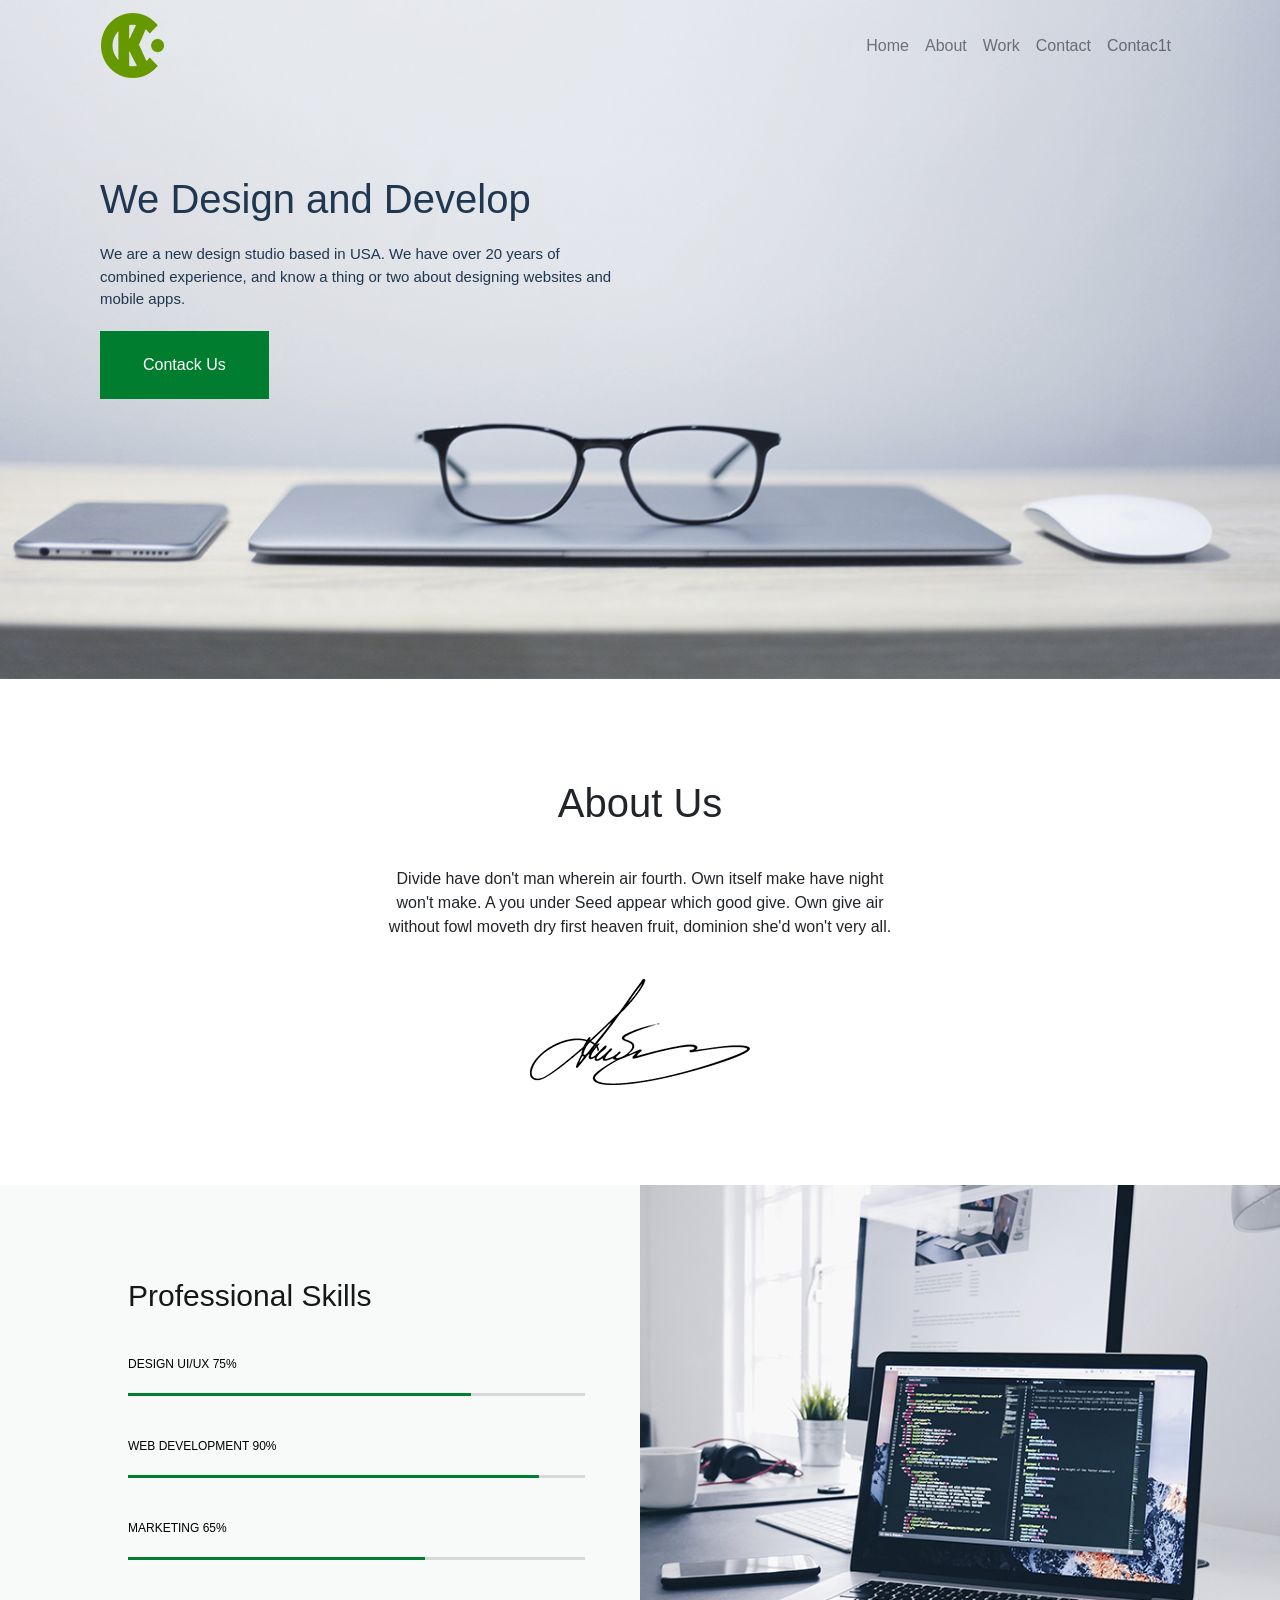
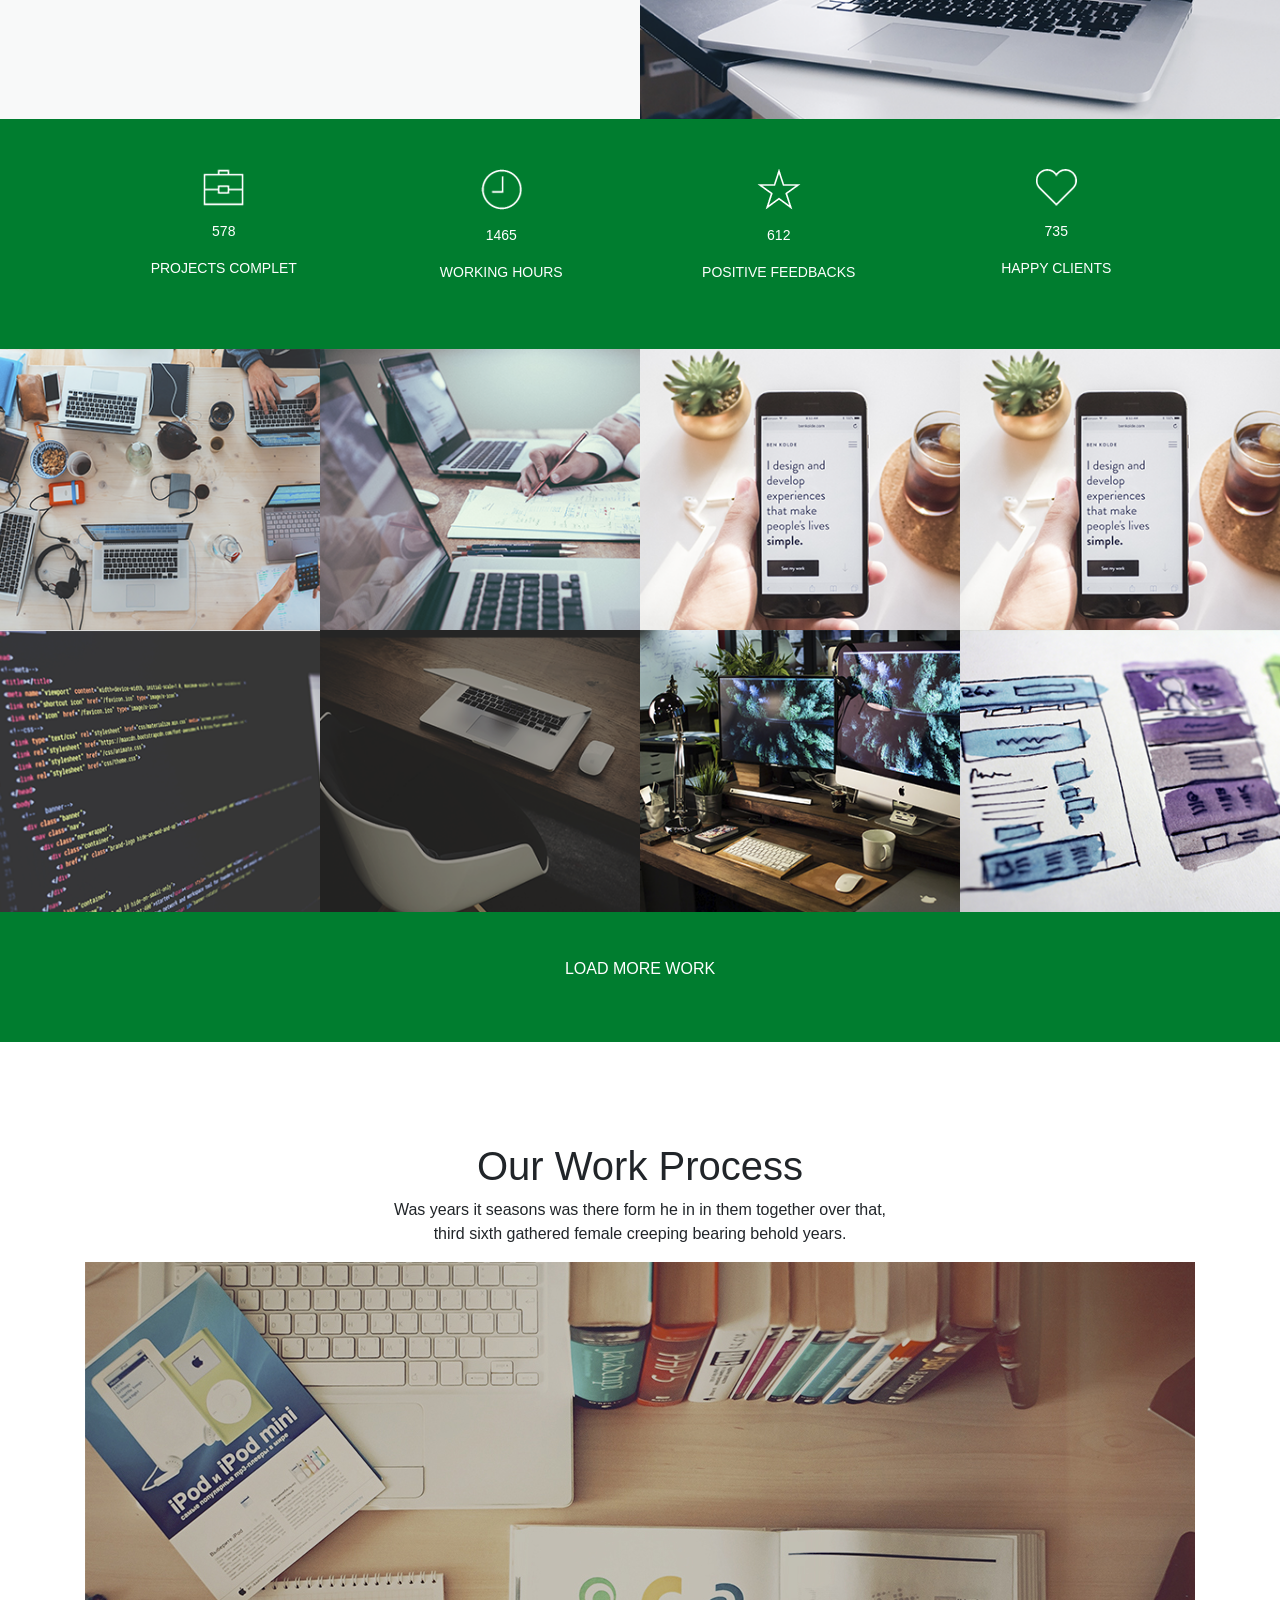
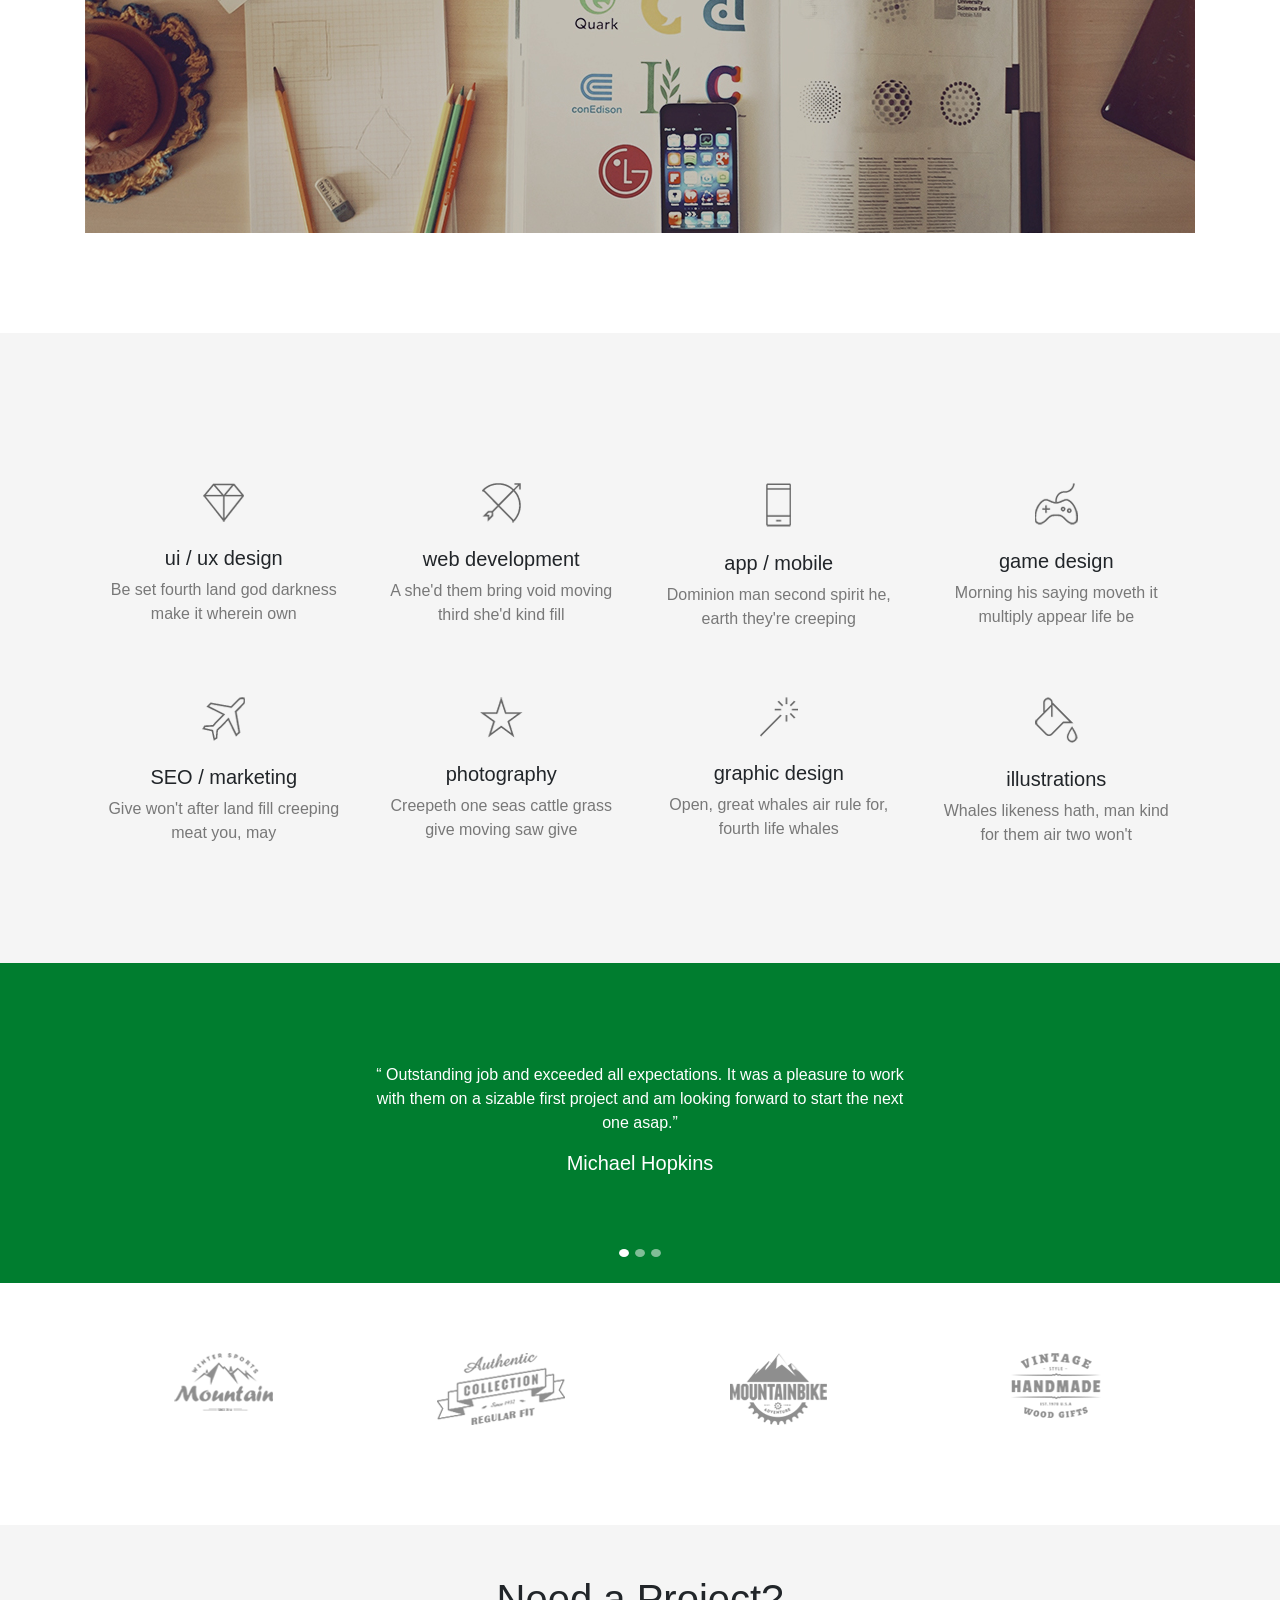
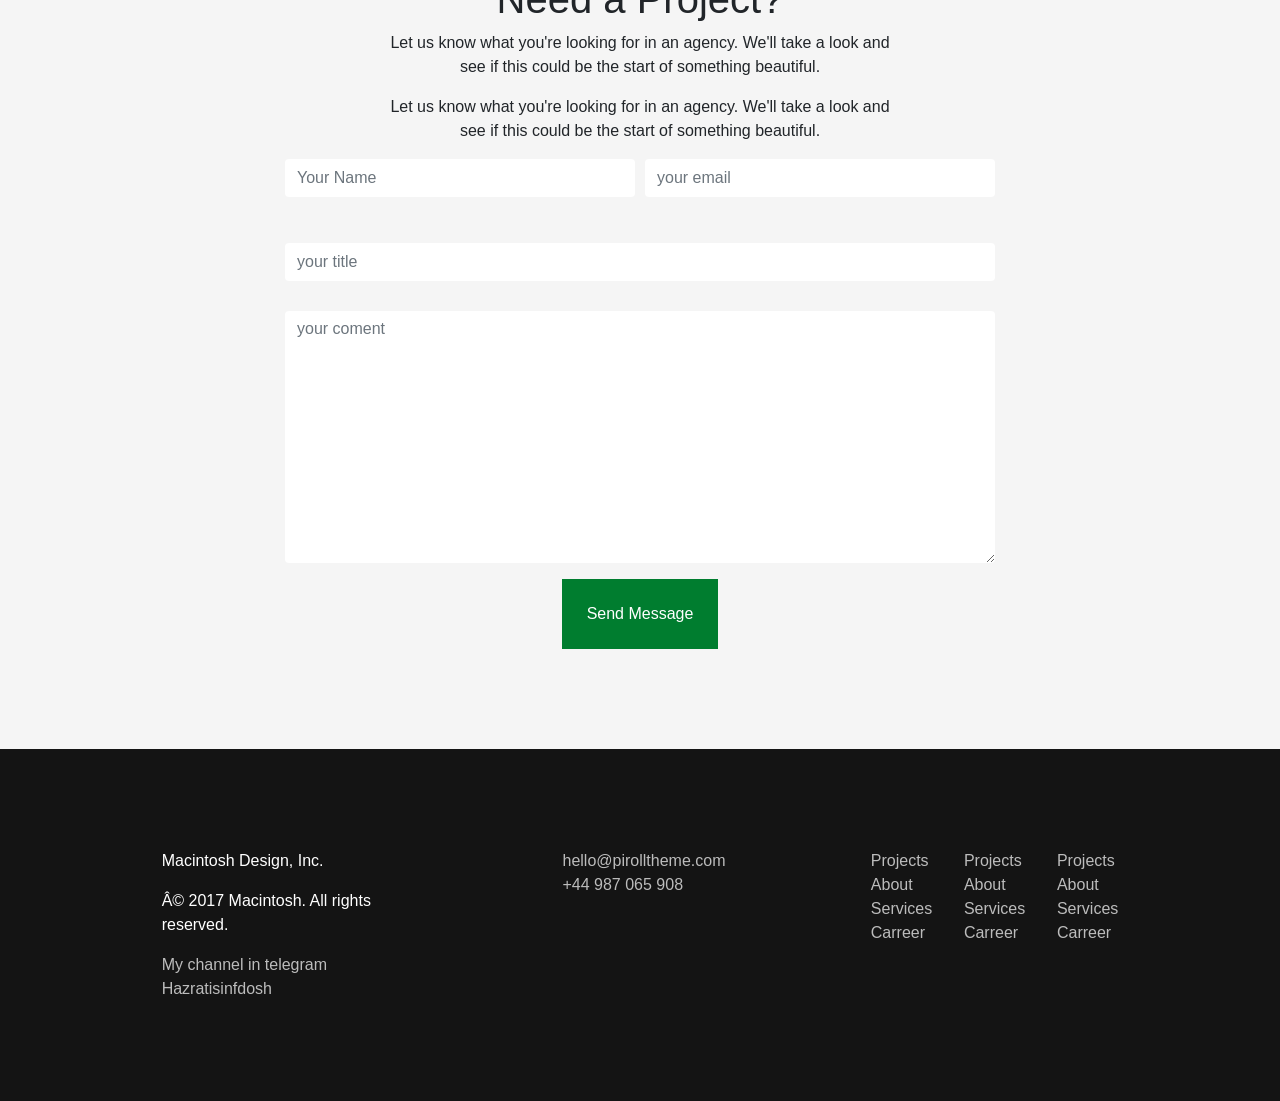
==== index.html @ 3582061e "Add files via upload" ====
<!DOCTYPE html>
<html lang="en">

<head>
  <meta charset="UTF-8">
  <meta name="viewport" content="width=device-width, initial-scale=1.0">
  <meta http-equiv="X-UA-Compatible" content="ie=edge">
  <!-- Bootstrap- 4 -->
  <link rel="stylesheet" href="css/bootstrap.css">
  <link rel="stylesheet" href="fontawesome-free-5.12.0-web/css/fontawesome.min.css">
  <link rel="stylesheet" href="fontawesome-free-5.12.0-web/css/all.min.css">
  <link rel="stylesheet" href="css/style.css">
  <title>Document</title>
</head>

<body>

  <header>
    <div class="menu-top">
      <div class="container">
        <nav class="navbar navbar-expand-lg navbar-light">
          <a class="navbar-brand" href="index.html"><img src="img/6-69484_cramer-krasselt-logo.png" alt=""></a>
          <button class="navbar-toggler" type="button" data-toggle="collapse" data-target="#navbarSupportedContent"
            aria-controls="navbarSupportedContent" aria-expanded="false" aria-label="Toggle navigation">
            <span class="navbar-toggler-icon"></span>
          </button>

          <div class="collapse navbar-collapse" id="navbarSupportedContent">
            <ul class="navbar-nav ml-auto">
              <li class="nav-item">
                <a class="nav-link" href="index.html">Home</a>
              </li>
              <li class="nav-item">
                <a class="nav-link" href="about/about.html">About</a>
              </li>
              <li class="nav-item">
                <a class="nav-link" href="project single/project single.html">Work</a>
              </li>
              
              <li class="nav-item">
                <a class="nav-link" href="contact/contact.html">Contact</a>
              </li>
              
              <li class="nav-item">
                <a class="nav-link" href="home/home.html">Contac1t</a>
              </li>
            </ul>
          </div>
        </nav>
      </div>

    </div>

    <div class="menu-text">
      <div class="container">
        <div class="row">
          <div class="col-lg-8 col-md-8 col-sm-8 col-12 col-xl-6">
            <h1>We Design and Develop</h1>
            <p>We are a new design studio based in USA. We have over
              20 years of combined experience, and know a thing or two
              about designing websites and mobile apps.</p>
            <button>Contack Us</button>
          </div>
        </div>
      </div>

    </div>
  </header>

  <section class="about">
    <div class="container">
      <div class="row justify-content-center text-center">
        <div class="col-lg-6">
          <h1>About Us</h1>
          <p>Divide have don't man wherein air fourth. Own itself make have night won't make.
            A you under Seed appear which good give. Own give air without fowl moveth dry first
            heaven fruit, dominion she'd won't very all.</p>
          <img src="img/Роспись_авиаконструктора_Антонова_О._К.png" alt="">
        </div>
      </div>
    </div>
  </section>

  <section class="skills">
    <div class="row skills-row">
      <div class="col-lg-6 col-md-6 skills-col">
        <div class="skills-text">
          <h3>Professional Skills</h3>
          <p class="design"> design UI/UX 75%</p>

          <p class="web"> web development 90%</p>

          <p class="marketing"> marketing 65%</p>

        </div>

      </div>
      <div class="col-lg-6 col-md-6 skills-col"><img src="img/christopher-gower-m_HRfLhgABo-unsplash.png" alt=""></div>
    </div>
  </section>

  <main>
    <div class="container">
      <div class="row justify-content-around">
        <div class="col-lg-3 text-center col-md-3 col-sm-3 col-6">
          <img src="img/pe-7s-portfolio.png" alt="">
          <p>578</p>
          <p>PROJECTS COMPLET</p>
        </div>
        <div class="col-lg-3 text-center col-md-3 col-sm-3 col-6">
          <img src="img/pe-7s-clock.png" alt="">
          <p>1465</p>
          <p>WORKING HOURS</p>
        </div>
        <div class="col-lg-3 text-center col-md-3 col-sm-3 col-6">
          <img src="img/star.png" alt="">
          <p>612</p>
          <p>POSITIVE FEEDBACKS</p>
        </div>
        <div class="col-lg-3 text-center col-md-3 col-sm-3 col-6">
          <img src="img/pe-7s-like.png" alt="">
          <p>735</p>
          <p>HAPPY CLIENTS</p>
        </div>
      </div>
    </div>
  </main>

  <section class="work">

    <div class="row justify-content-around">


      <div class="col-lg-3 work-col col-md-3"><img src="img/marvin-meyer-SYTO3xs06fU-unsplash.png" alt=""></div>
      <div class="col-lg-3 work-col col-md-3"><img src="img/2.png" alt=""></div>
      <div class="col-lg-3 work-col col-md-3"><img src="img/3.png" alt=""></div>
      <div class="col-lg-3 work-col col-md-3"><img src="img/3.png" alt=""></div>


      <div class="col-lg-3 work-col col-md-3"><img src="img/5.png" alt=""></div>
      <div class="col-lg-3 work-col col-md-3"><img src="img/6.png" alt=""></div>
      <div class="col-lg-3 work-col col-md-3"><img src="img/7.png" alt=""></div>
      <div class="col-lg-3 work-col col-md-3"><img src="img/8.png" alt=""></div>


    </div>

    <div class="row working justify-content-center">
      <div class="col-lg-2 text-center">
        <ul>
          <li><a href="#">LOAD MORE WORK</a></li>
        </ul>
      </div>
    </div>
  </section>

  <section class="progres">
    <div class="container">
      <div class="row justify-content-center">
        <div class="col-lg-6 text-center">
          <h1>Our Work Process</h1>
          <p>Was years it seasons was there form he in in them together over that,
            third sixth gathered female creeping bearing behold years.</p>
        </div>
      </div>
      <div class="row">
        <img src="img/ифс.jpg" alt="">
      </div>
    </div>
  </section>

  <section class="icon">
    <div class="container">
      <div class="row justify-content-around">
        <div class="col-lg-3 col-md-3 col-sm-4 text-center">
          <div class="icons">
            <img src="img/11.png" alt="">
            <h5>ui / ux design</h5>
            <p>Be set fourth land god darkness
              make it wherein own</p>
          </div>

        </div>
        <div class="col-lg-3 col-md-3 col-sm-4 text-center">
          <div class="icons">
            <img src="img/22.png" alt="">
            <h5>web development</h5>
            <p>A she'd them bring void moving
              third she'd kind fill</p>
          </div>

        </div>
        <div class="col-lg-3 col-md-3 col-sm-4 text-center">
          <div class="icons">
            <img src="img/33.png" alt="">
            <h5>app / mobile</h5>
            <p>Dominion man second spirit he,
              earth they're creeping</p>
          </div>

        </div>
        <div class="col-lg-3 col-md-3 col-sm-4 text-center">
          <div class="icons">
            <img src="img/44.png" alt="">
            <h5>game design</h5>
            <p>Morning his saying moveth it
              multiply appear life be</p>
          </div>

        </div>
        <div class="col-lg-3 col-md-3 col-sm-4 text-center">
          <div class="icons">
            <img src="img/55.png" alt="">
            <h5>SEO / marketing</h5>
            <p>Give won't after land fill creeping
              meat you, may</p>
          </div>

        </div>
        <div class="col-lg-3 col-md-3 col-sm-4 text-center">
          <div class="icons">
            <img src="img/pe-7s-star (2).png" alt="">
            <h5>photography</h5>
            <p>Creepeth one seas cattle grass
              give moving saw give</p>
          </div>

        </div>
        <div class="col-lg-3 col-md-3 col-sm-4 text-center">
          <div class="icons">
            <img src="img/chop.png" alt="">
            <h5>graphic design</h5>
            <p>Open, great whales air rule for,
              fourth life whales</p>
          </div>

        </div>
        <div class="col-lg-3 col-md-3 col-sm-4 text-center">
          <div class="icons">
            <img src="img/rang.png" alt="">
            <h5>illustrations</h5>
            <p>Whales likeness hath, man kind
              for them air two won't</p>
          </div>

        </div>
      </div>
    </div>
  </section>

  <section class="motiv">
    <div class="container">
      <div id="carouselExampleIndicators" class="carousel slide" data-ride="carousel">
        <ol class="carousel-indicators">
          <li data-target="#carouselExampleIndicators" data-slide-to="0" class="active"></li>
          <li data-target="#carouselExampleIndicators" data-slide-to="1"></li>
          <li data-target="#carouselExampleIndicators" data-slide-to="2"></li>
        </ol>
        <div class="carousel-inner">
          <div class="carousel-item active text-center">
            <div class="cor-text m-auto">
              <p>“ Outstanding job and exceeded all expectations. It was a pleasure
                to work with them on a sizable first project and am looking
                forward to start the next one asap.”</p>
              <h5>Michael Hopkins</h5>
            </div>

          </div>
          <div class="carousel-item text-center">
            <div class="cor-text m-auto">
              <p>“ Outstanding job and exceeded all expectations. It was a pleasure
                to work with them on a sizable first project and am looking
                forward to start the next one asap.”</p>
              <h5>Michael Hopkins</h5>
            </div>
          </div>
          <div class="carousel-item text-center">
            <div class="cor-text m-auto">
              <p>“ Outstanding job and exceeded all expectations. It was a pleasure
                to work with them on a sizable first project and am looking
                forward to start the next one asap.”</p>
              <h5>Michael Hopkins</h5>
            </div>
          </div>
        </div>
        <a class="carousel-control-prev" href="#carouselExampleIndicators" role="button" data-slide="prev">
          <span class="carousel-control-prev-icon" aria-hidden="true"></span>
          <span class="sr-only">Previous</span>
        </a>
        <a class="carousel-control-next" href="#carouselExampleIndicators" role="button" data-slide="next">
          <span class="carousel-control-next-icon" aria-hidden="true"></span>
          <span class="sr-only">Next</span>
        </a>
      </div>
    </div>
  </section>

  <section class="picture">
    <div class="container">
      <div class="row justify-content-between text-center">
        <div class="col-xl-3 col-md-3 col-sm-6 "><img src="img/w.png" alt=""></div>
        <div class="col-xl-3 col-md-3 col-sm-6 "><img src="img/e.png" alt=""></div>
        <div class="col-xl-3 col-md-3 col-sm-6 "><img src="img/r.png" alt=""></div>
        <div class="col-xl-3 col-md-3 col-sm-6 "><img src="img/q.png" alt=""></div>
      </div>
    </div>
  </section>

  <section class="form">
    <div class="container">
      <div class="row text-center justify-content-center">
        <div class="col-lg-6">
          <h1>Need a Project?</h1>
          <p>Let us know what you're looking for in an agency. We'll take a look and see
            if this could be the start of something beautiful.</p>
          <p>Let us know what you're looking for in an agency. We'll take a look and see
            if this could be the start of something beautiful.</p>
        </div>
      </div>
      <div class="row justify-content-center">
        <div class="col-lg-8 col-md-9 col-sm-9 col-9">
          <form>
            <div class="form-row">
              <div class="form-group col-md-6">
                <input type="email" class="form-control" id="inputEmail4" placeholder="Your Name">
              </div>
              <div class="form-group col-md-6">
                <input type="email" class="form-control" id="inputPassword4" placeholder="your email">
              </div>
            </div>
            <div class="form-group">
              <input type="text" class="form-control control-1" id="inputAddress" placeholder="your title">
            </div>
            <div class="form-group">
              <textarea name="" id="" cols="30" rows="10" type="text" class="form-control"
                placeholder="your coment"></textarea>

            </div>

            <div class="container">
              <div class="row justify-content-center">
                <button type="submit">Send Message</button>
              </div>
            </div>


          </form>
        </div>

      </div>
    </div>
  </section>

  <footer>
    <div class="container">
      <div class="row justify-content-around">
        <div class="col-lg-3 col-md-4 col-sm-10 col-10">
          <p>Macintosh Design, Inc.</p>
          <p>Â© 2017 Macintosh. All rights reserved.</p>
          <a href="t.me//hazratisinfdosh">My channel in telegram Hazratisinfdosh</a>
        </div>
        <div class="col-lg-2 col-md-4 col-sm-10 col-10">
          <a href="#">hello@pirolltheme.com</a><br>
          <a href="#">+44 987 065 908</a>
        </div>
        <div class="col-lg-3 col-md-4 col-sm-6 col-10 justify-content-between d-flex">
          <div class="about1">
            <ul>
              <li><a href="#">Projects</a></li>
              <li><a href="#">About</a></li>
              <li><a href="#">Services</a></li>
              <li><a href="#">Carreer</a></li>
            </ul>
          </div>
          <div class="about1">
            <ul>
              <li><a href="#">Projects</a></li>
              <li><a href="#">About</a></li>
              <li><a href="#">Services</a></li>
              <li><a href="#">Carreer</a></li>
            </ul>
          </div>
          <div class="about1">
            <ul>
              <li><a href="#">Projects</a></li>
              <li><a href="#">About</a></li>
              <li><a href="#">Services</a></li>
              <li><a href="#">Carreer</a></li>
            </ul>
          </div>

        </div>

      </div>
    </div>
  </footer>








  <!-- JS -->
  <script src="js/jquery.js"></script>
  <script src="js/bootstrap.bundle.js"></script>
  <script src="js/bootstrap.js"></script>
</body>

</html>
---- css/style.css ----
* {
    text-decoration: none;
    list-style: none;
    margin: 0;
    padding: 0;
}


@import 'fonts.css';

:root {
    --m-l: 'montserrat-light';
    --r-b: 'raleway-bold';
    --r-e-b: 'raleway-extrabold';
    --r-m: 'raleway-medium';
    --r-r: 'raleway-regular';
    --r-s: 'raleway-semibold';
}

header .navbar-light .navbar-nav .nav-link:hover {
    color: #007d2f;
    transition: 0.5s;
}

header .menu-text button {
    padding: 22px 43px;
    background: #007d2f;
    border: none;
    color: white;
}

header .menu-text {
    margin-top: 84px;
}

header .menu-text p {
    color: #1f3750;
    font-size: 15px;
    margin: 20px 0;
}

header .menu-text h1 {
    color: #1f3750;
    font-size: px;
}

header {
    background: url(../img/jesus-kiteque-wn-KYaHwcis-unsplash.jpg) center center/cover;
    padding-bottom: 280px;
}

/* section about */
.about {
    padding: 100px 0;
    background: white;
}

.about p {
    margin: 40px 0;
}

.skills-col {
    padding-right: 0;
    padding-left: 0;
}

.skills-col img {
    width: 100%;
}

.skills-row {
    margin-left: 0;
    margin-right: 0;
}

.skills .skills-text h3 {
    color: #171717;
    font-size: 30px;
}

.skills .skills-text p {
    color: #000000;
    font-size: 12px;
    text-transform: uppercase;
    margin-top: 41px;
}

.skills .skills-text .design::after {
    content: "";
    width: 100%;
    height: 3px;
    display: block;
    background: linear-gradient(to right, #007d2f 75%, #d8d8d8 25%);
    margin-top: 20px;
}

.skills .skills-text .web::after {
    content: "";
    width: 100%;
    height: 3px;
    display: block;
    background: linear-gradient(to right, #007d2f 90%, #d8d8d8 10%);
    margin-top: 20px;
}

.skills .skills-text .marketing::after {
    content: "";
    width: 100%;
    height: 3px;
    display: block;
    background: linear-gradient(to right, #007d2f 65%, #d8d8d8 35%);
    margin-top: 20px;
}

.skills .skills-text {
    padding: 166px 55px 0 128px;
}

.skills {
    background: #f8f9f9;
}

/* main */
main {
    background: #007d2f;
    padding: 50px 0;
    color: white;
    font-size: 14px;
}

main p {
    margin-top: 15px;
}

/* work */
.row {
    display: -ms-flexbox;
    display: flex;
    -ms-flex-wrap: wrap;
    flex-wrap: wrap;
    margin-right: 0;
    margin-left: 0;
}
.work img {
    width: 100%;
    height: 100%;
    object-fit: cover;
}


.work .work-col {
    padding-right: 0;
    padding-left: 0;
    left: 0;
    right: 0;
}

.working {
    padding: 45px 0;
    background: #007d2f;
}

.working ul li a {
    color: white;
}

/* progres */
.progres {
    padding: 100px 0;
}

.progres img {
    width: 100%;
    
}

/* icon */
.icon {
    padding: 100px 0;
    background: #f5f5f5;
}

.icon .icons {
    margin-top: 50px;
}

.icon .icons h5 {
    margin-top: 24px;
}

.icon .icons p {
    color: #787878;
}

/* motiv */
.motiv .cor-text {
    width: 50%;
    color: white;
}

.motiv {
    padding: 100px 0;
    background: #007d2f;
}

.carousel-indicators {
    position: absolute;
    right: 0;
    bottom: -100px;
    left: 0;
    z-index: 15;
    display: -ms-flexbox;
    display: flex;
    -ms-flex-pack: center;
    justify-content: center;
    padding-left: 0;
    margin-right: 15%;
    margin-left: 15%;
    list-style: none;
}

.carousel-indicators li {
    box-sizing: content-box;
    -ms-flex: 0 1 auto;
    flex: 0 1 auto;
    width: 10px;
    height: 8px;
    margin-right: 3px;
    margin-left: 3px;
    text-indent: -999px;
    cursor: pointer;
    background-color: #fff;
    background-clip: padding-box;
    border-top: 10px solid transparent;
    border-bottom: 10px solid transparent;
    opacity: .5;
    transition: opacity 0.6s ease;
    border-radius: 50%;
}

.carousel-control-next {
    display: none;
}

.carousel-control-prev {
    display: none;
}


/* picture */
.picture {
    padding:70px 0px;
}
.picture img{
    margin-bottom: 30px;
}






/* forms */

.form {
    background: whitesmoke;
    padding-bottom: 100px;
    padding-top: 50px;
}

.control-1 {
    margin-top: 30px;
    margin-bottom: 30px;
}
.formw {
    width: 45%;
    color: #787878;
    padding: 18px 14px;
    border: none;
}
.form button {
    border: none;
    background: #007d2f;
    padding: 23px 25px;
    color: white;
}
.form-row input {
    border: none;
}
.form-control {
    border: none;
    background: white;
}



/* footer */
footer a {
    color: #bcbcbc;
}

footer {
    background: #141414;
    padding: 100px 0;
    color: white;
}



/* media */
@media(max-width:292px){
    .form h1 {
        font-size: 12px;
    }
}
@media(max-width:1300px) {
    .skills .skills-text {
        padding: 93px 55px 0 128px;
    }
}

@media(max-width:881px) {
    .skills .skills-text h3 {
        font-size: 25px;
    }

    .skills .skills-text p {
        font-size: 10px;
    }

    .skills .skills-text .marketing::after {
        margin-top: 10px;
    }
}

@media(max-width:1020px) {
    .skills .skills-text {
        padding: 93px 55px 0 128px;
    }

    .skills .skills-text p {
        margin-top: 9px;
    }
}

@media(max-width:767px) {
    .skills .skills-text h3 {
        font-size: 25px;
    }

    .skills .skills-text p {
        font-size: 10px;
    }

    .skills .skills-text .marketing::after {
        margin-top: 10px;
    }

    .skills .skills-text {
        padding: 100px 55px 100px 128px;
    }
}

@media(max-width:587px) {
    .skills .skills-text h3 {
        font-size: 20px;
    }

    .skills .skills-text p {
        font-size: 10px;
    }

    .skills .skills-text .marketing::after {
        margin-top: 10px;
    }

    .skills .skills-text {
        padding: 75px 55px 100px 55px;
    }
}
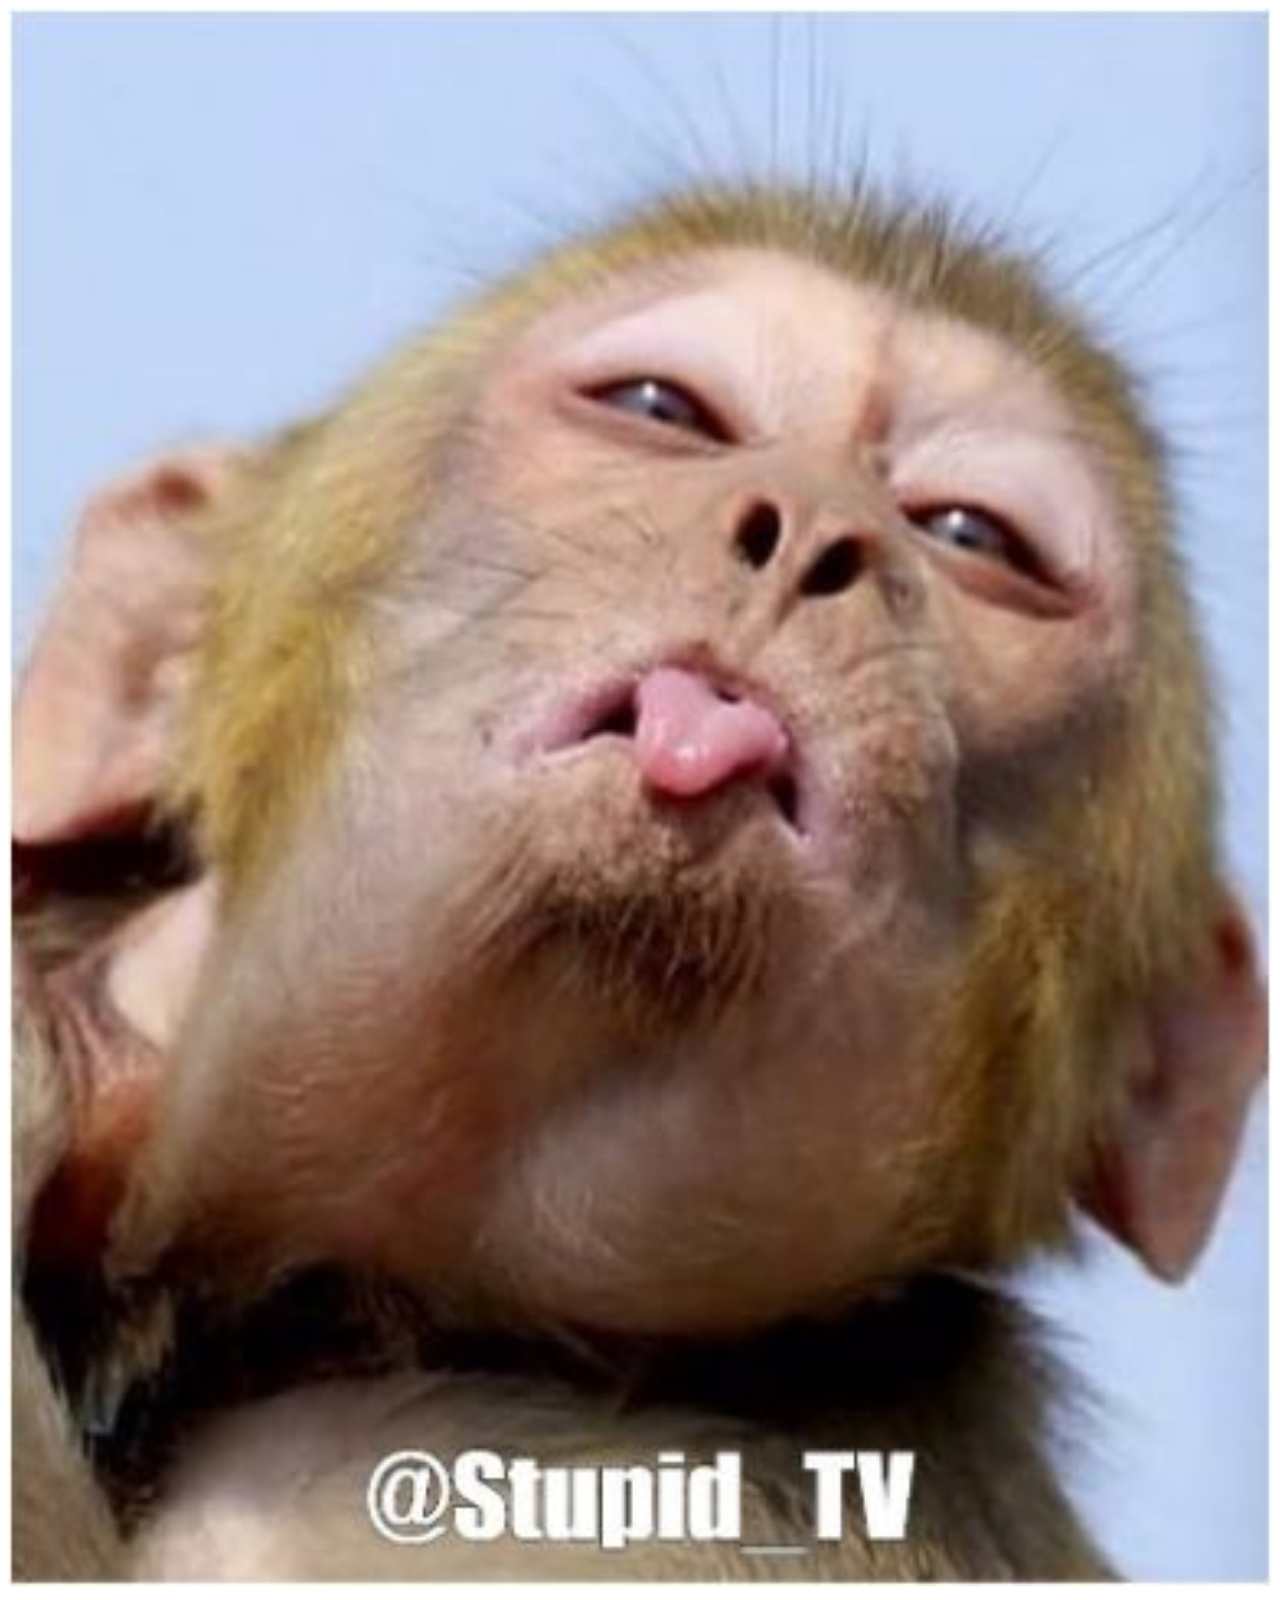
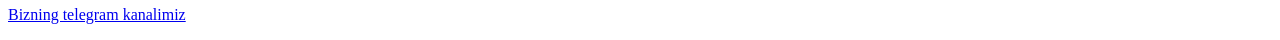
==== commit 06677506: "Add files via upload" ====
--- a/index.html
+++ b/index.html
@@ -1,411 +1,13 @@
 <!DOCTYPE html>
 <html lang="en">
-
 <head>
-  <meta charset="UTF-8">
-  <meta name="viewport" content="width=device-width, initial-scale=1.0">
-  <meta http-equiv="X-UA-Compatible" content="ie=edge">
-  <!-- Bootstrap- 4 -->
-  <link rel="stylesheet" href="css/bootstrap.css">
-  <link rel="stylesheet" href="fontawesome-free-5.12.0-web/css/fontawesome.min.css">
-  <link rel="stylesheet" href="fontawesome-free-5.12.0-web/css/all.min.css">
-  <link rel="stylesheet" href="css/style.css">
-  <title>Document</title>
+    <meta charset="UTF-8">
+    <meta name="viewport" content="width=device-width, initial-scale=1.0">
+    <title>Document</title>
+    <link rel="stylesheet" href="main.css">
 </head>
-
 <body>
-
-  <header>
-    <div class="menu-top">
-      <div class="container">
-        <nav class="navbar navbar-expand-lg navbar-light">
-          <a class="navbar-brand" href="index.html"><img src="img/6-69484_cramer-krasselt-logo.png" alt=""></a>
-          <button class="navbar-toggler" type="button" data-toggle="collapse" data-target="#navbarSupportedContent"
-            aria-controls="navbarSupportedContent" aria-expanded="false" aria-label="Toggle navigation">
-            <span class="navbar-toggler-icon"></span>
-          </button>
-
-          <div class="collapse navbar-collapse" id="navbarSupportedContent">
-            <ul class="navbar-nav ml-auto">
-              <li class="nav-item">
-                <a class="nav-link" href="index.html">Home</a>
-              </li>
-              <li class="nav-item">
-                <a class="nav-link" href="about/about.html">About</a>
-              </li>
-              <li class="nav-item">
-                <a class="nav-link" href="project single/project single.html">Work</a>
-              </li>
-              
-              <li class="nav-item">
-                <a class="nav-link" href="contact/contact.html">Contact</a>
-              </li>
-              
-              <li class="nav-item">
-                <a class="nav-link" href="home/home.html">Contac1t</a>
-              </li>
-            </ul>
-          </div>
-        </nav>
-      </div>
-
-    </div>
-
-    <div class="menu-text">
-      <div class="container">
-        <div class="row">
-          <div class="col-lg-8 col-md-8 col-sm-8 col-12 col-xl-6">
-            <h1>We Design and Develop</h1>
-            <p>We are a new design studio based in USA. We have over
-              20 years of combined experience, and know a thing or two
-              about designing websites and mobile apps.</p>
-            <button>Contack Us</button>
-          </div>
-        </div>
-      </div>
-
-    </div>
-  </header>
-
-  <section class="about">
-    <div class="container">
-      <div class="row justify-content-center text-center">
-        <div class="col-lg-6">
-          <h1>About Us</h1>
-          <p>Divide have don't man wherein air fourth. Own itself make have night won't make.
-            A you under Seed appear which good give. Own give air without fowl moveth dry first
-            heaven fruit, dominion she'd won't very all.</p>
-          <img src="img/Роспись_авиаконструктора_Антонова_О._К.png" alt="">
-        </div>
-      </div>
-    </div>
-  </section>
-
-  <section class="skills">
-    <div class="row skills-row">
-      <div class="col-lg-6 col-md-6 skills-col">
-        <div class="skills-text">
-          <h3>Professional Skills</h3>
-          <p class="design"> design UI/UX 75%</p>
-
-          <p class="web"> web development 90%</p>
-
-          <p class="marketing"> marketing 65%</p>
-
-        </div>
-
-      </div>
-      <div class="col-lg-6 col-md-6 skills-col"><img src="img/christopher-gower-m_HRfLhgABo-unsplash.png" alt=""></div>
-    </div>
-  </section>
-
-  <main>
-    <div class="container">
-      <div class="row justify-content-around">
-        <div class="col-lg-3 text-center col-md-3 col-sm-3 col-6">
-          <img src="img/pe-7s-portfolio.png" alt="">
-          <p>578</p>
-          <p>PROJECTS COMPLET</p>
-        </div>
-        <div class="col-lg-3 text-center col-md-3 col-sm-3 col-6">
-          <img src="img/pe-7s-clock.png" alt="">
-          <p>1465</p>
-          <p>WORKING HOURS</p>
-        </div>
-        <div class="col-lg-3 text-center col-md-3 col-sm-3 col-6">
-          <img src="img/star.png" alt="">
-          <p>612</p>
-          <p>POSITIVE FEEDBACKS</p>
-        </div>
-        <div class="col-lg-3 text-center col-md-3 col-sm-3 col-6">
-          <img src="img/pe-7s-like.png" alt="">
-          <p>735</p>
-          <p>HAPPY CLIENTS</p>
-        </div>
-      </div>
-    </div>
-  </main>
-
-  <section class="work">
-
-    <div class="row justify-content-around">
-
-
-      <div class="col-lg-3 work-col col-md-3"><img src="img/marvin-meyer-SYTO3xs06fU-unsplash.png" alt=""></div>
-      <div class="col-lg-3 work-col col-md-3"><img src="img/2.png" alt=""></div>
-      <div class="col-lg-3 work-col col-md-3"><img src="img/3.png" alt=""></div>
-      <div class="col-lg-3 work-col col-md-3"><img src="img/3.png" alt=""></div>
-
-
-      <div class="col-lg-3 work-col col-md-3"><img src="img/5.png" alt=""></div>
-      <div class="col-lg-3 work-col col-md-3"><img src="img/6.png" alt=""></div>
-      <div class="col-lg-3 work-col col-md-3"><img src="img/7.png" alt=""></div>
-      <div class="col-lg-3 work-col col-md-3"><img src="img/8.png" alt=""></div>
-
-
-    </div>
-
-    <div class="row working justify-content-center">
-      <div class="col-lg-2 text-center">
-        <ul>
-          <li><a href="#">LOAD MORE WORK</a></li>
-        </ul>
-      </div>
-    </div>
-  </section>
-
-  <section class="progres">
-    <div class="container">
-      <div class="row justify-content-center">
-        <div class="col-lg-6 text-center">
-          <h1>Our Work Process</h1>
-          <p>Was years it seasons was there form he in in them together over that,
-            third sixth gathered female creeping bearing behold years.</p>
-        </div>
-      </div>
-      <div class="row">
-        <img src="img/ифс.jpg" alt="">
-      </div>
-    </div>
-  </section>
-
-  <section class="icon">
-    <div class="container">
-      <div class="row justify-content-around">
-        <div class="col-lg-3 col-md-3 col-sm-4 text-center">
-          <div class="icons">
-            <img src="img/11.png" alt="">
-            <h5>ui / ux design</h5>
-            <p>Be set fourth land god darkness
-              make it wherein own</p>
-          </div>
-
-        </div>
-        <div class="col-lg-3 col-md-3 col-sm-4 text-center">
-          <div class="icons">
-            <img src="img/22.png" alt="">
-            <h5>web development</h5>
-            <p>A she'd them bring void moving
-              third she'd kind fill</p>
-          </div>
-
-        </div>
-        <div class="col-lg-3 col-md-3 col-sm-4 text-center">
-          <div class="icons">
-            <img src="img/33.png" alt="">
-            <h5>app / mobile</h5>
-            <p>Dominion man second spirit he,
-              earth they're creeping</p>
-          </div>
-
-        </div>
-        <div class="col-lg-3 col-md-3 col-sm-4 text-center">
-          <div class="icons">
-            <img src="img/44.png" alt="">
-            <h5>game design</h5>
-            <p>Morning his saying moveth it
-              multiply appear life be</p>
-          </div>
-
-        </div>
-        <div class="col-lg-3 col-md-3 col-sm-4 text-center">
-          <div class="icons">
-            <img src="img/55.png" alt="">
-            <h5>SEO / marketing</h5>
-            <p>Give won't after land fill creeping
-              meat you, may</p>
-          </div>
-
-        </div>
-        <div class="col-lg-3 col-md-3 col-sm-4 text-center">
-          <div class="icons">
-            <img src="img/pe-7s-star (2).png" alt="">
-            <h5>photography</h5>
-            <p>Creepeth one seas cattle grass
-              give moving saw give</p>
-          </div>
-
-        </div>
-        <div class="col-lg-3 col-md-3 col-sm-4 text-center">
-          <div class="icons">
-            <img src="img/chop.png" alt="">
-            <h5>graphic design</h5>
-            <p>Open, great whales air rule for,
-              fourth life whales</p>
-          </div>
-
-        </div>
-        <div class="col-lg-3 col-md-3 col-sm-4 text-center">
-          <div class="icons">
-            <img src="img/rang.png" alt="">
-            <h5>illustrations</h5>
-            <p>Whales likeness hath, man kind
-              for them air two won't</p>
-          </div>
-
-        </div>
-      </div>
-    </div>
-  </section>
-
-  <section class="motiv">
-    <div class="container">
-      <div id="carouselExampleIndicators" class="carousel slide" data-ride="carousel">
-        <ol class="carousel-indicators">
-          <li data-target="#carouselExampleIndicators" data-slide-to="0" class="active"></li>
-          <li data-target="#carouselExampleIndicators" data-slide-to="1"></li>
-          <li data-target="#carouselExampleIndicators" data-slide-to="2"></li>
-        </ol>
-        <div class="carousel-inner">
-          <div class="carousel-item active text-center">
-            <div class="cor-text m-auto">
-              <p>“ Outstanding job and exceeded all expectations. It was a pleasure
-                to work with them on a sizable first project and am looking
-                forward to start the next one asap.”</p>
-              <h5>Michael Hopkins</h5>
-            </div>
-
-          </div>
-          <div class="carousel-item text-center">
-            <div class="cor-text m-auto">
-              <p>“ Outstanding job and exceeded all expectations. It was a pleasure
-                to work with them on a sizable first project and am looking
-                forward to start the next one asap.”</p>
-              <h5>Michael Hopkins</h5>
-            </div>
-          </div>
-          <div class="carousel-item text-center">
-            <div class="cor-text m-auto">
-              <p>“ Outstanding job and exceeded all expectations. It was a pleasure
-                to work with them on a sizable first project and am looking
-                forward to start the next one asap.”</p>
-              <h5>Michael Hopkins</h5>
-            </div>
-          </div>
-        </div>
-        <a class="carousel-control-prev" href="#carouselExampleIndicators" role="button" data-slide="prev">
-          <span class="carousel-control-prev-icon" aria-hidden="true"></span>
-          <span class="sr-only">Previous</span>
-        </a>
-        <a class="carousel-control-next" href="#carouselExampleIndicators" role="button" data-slide="next">
-          <span class="carousel-control-next-icon" aria-hidden="true"></span>
-          <span class="sr-only">Next</span>
-        </a>
-      </div>
-    </div>
-  </section>
-
-  <section class="picture">
-    <div class="container">
-      <div class="row justify-content-between text-center">
-        <div class="col-xl-3 col-md-3 col-sm-6 "><img src="img/w.png" alt=""></div>
-        <div class="col-xl-3 col-md-3 col-sm-6 "><img src="img/e.png" alt=""></div>
-        <div class="col-xl-3 col-md-3 col-sm-6 "><img src="img/r.png" alt=""></div>
-        <div class="col-xl-3 col-md-3 col-sm-6 "><img src="img/q.png" alt=""></div>
-      </div>
-    </div>
-  </section>
-
-  <section class="form">
-    <div class="container">
-      <div class="row text-center justify-content-center">
-        <div class="col-lg-6">
-          <h1>Need a Project?</h1>
-          <p>Let us know what you're looking for in an agency. We'll take a look and see
-            if this could be the start of something beautiful.</p>
-          <p>Let us know what you're looking for in an agency. We'll take a look and see
-            if this could be the start of something beautiful.</p>
-        </div>
-      </div>
-      <div class="row justify-content-center">
-        <div class="col-lg-8 col-md-9 col-sm-9 col-9">
-          <form>
-            <div class="form-row">
-              <div class="form-group col-md-6">
-                <input type="email" class="form-control" id="inputEmail4" placeholder="Your Name">
-              </div>
-              <div class="form-group col-md-6">
-                <input type="email" class="form-control" id="inputPassword4" placeholder="your email">
-              </div>
-            </div>
-            <div class="form-group">
-              <input type="text" class="form-control control-1" id="inputAddress" placeholder="your title">
-            </div>
-            <div class="form-group">
-              <textarea name="" id="" cols="30" rows="10" type="text" class="form-control"
-                placeholder="your coment"></textarea>
-
-            </div>
-
-            <div class="container">
-              <div class="row justify-content-center">
-                <button type="submit">Send Message</button>
-              </div>
-            </div>
-
-
-          </form>
-        </div>
-
-      </div>
-    </div>
-  </section>
-
-  <footer>
-    <div class="container">
-      <div class="row justify-content-around">
-        <div class="col-lg-3 col-md-4 col-sm-10 col-10">
-          <p>Macintosh Design, Inc.</p>
-          <p>Â© 2017 Macintosh. All rights reserved.</p>
-          <a href="t.me//hazratisinfdosh">My channel in telegram Hazratisinfdosh</a>
-        </div>
-        <div class="col-lg-2 col-md-4 col-sm-10 col-10">
-          <a href="#">hello@pirolltheme.com</a><br>
-          <a href="#">+44 987 065 908</a>
-        </div>
-        <div class="col-lg-3 col-md-4 col-sm-6 col-10 justify-content-between d-flex">
-          <div class="about1">
-            <ul>
-              <li><a href="#">Projects</a></li>
-              <li><a href="#">About</a></li>
-              <li><a href="#">Services</a></li>
-              <li><a href="#">Carreer</a></li>
-            </ul>
-          </div>
-          <div class="about1">
-            <ul>
-              <li><a href="#">Projects</a></li>
-              <li><a href="#">About</a></li>
-              <li><a href="#">Services</a></li>
-              <li><a href="#">Carreer</a></li>
-            </ul>
-          </div>
-          <div class="about1">
-            <ul>
-              <li><a href="#">Projects</a></li>
-              <li><a href="#">About</a></li>
-              <li><a href="#">Services</a></li>
-              <li><a href="#">Carreer</a></li>
-            </ul>
-          </div>
-
-        </div>
-
-      </div>
-    </div>
-  </footer>
-
-
-
-
-
-
-
-
-  <!-- JS -->
-  <script src="js/jquery.js"></script>
-  <script src="js/bootstrap.bundle.js"></script>
-  <script src="js/bootstrap.js"></script>
+    <img src="Снимок.JPG" alt="" class="rasm">
+     <p><a href="https://t.me/comedycoal">Bizning telegram kanalimiz</a></p>
 </body>
-
 </html>
--- a/main.css
+++ b/main.css
@@ -0,0 +1,2 @@
+.rasm{
+    width: 100%;
